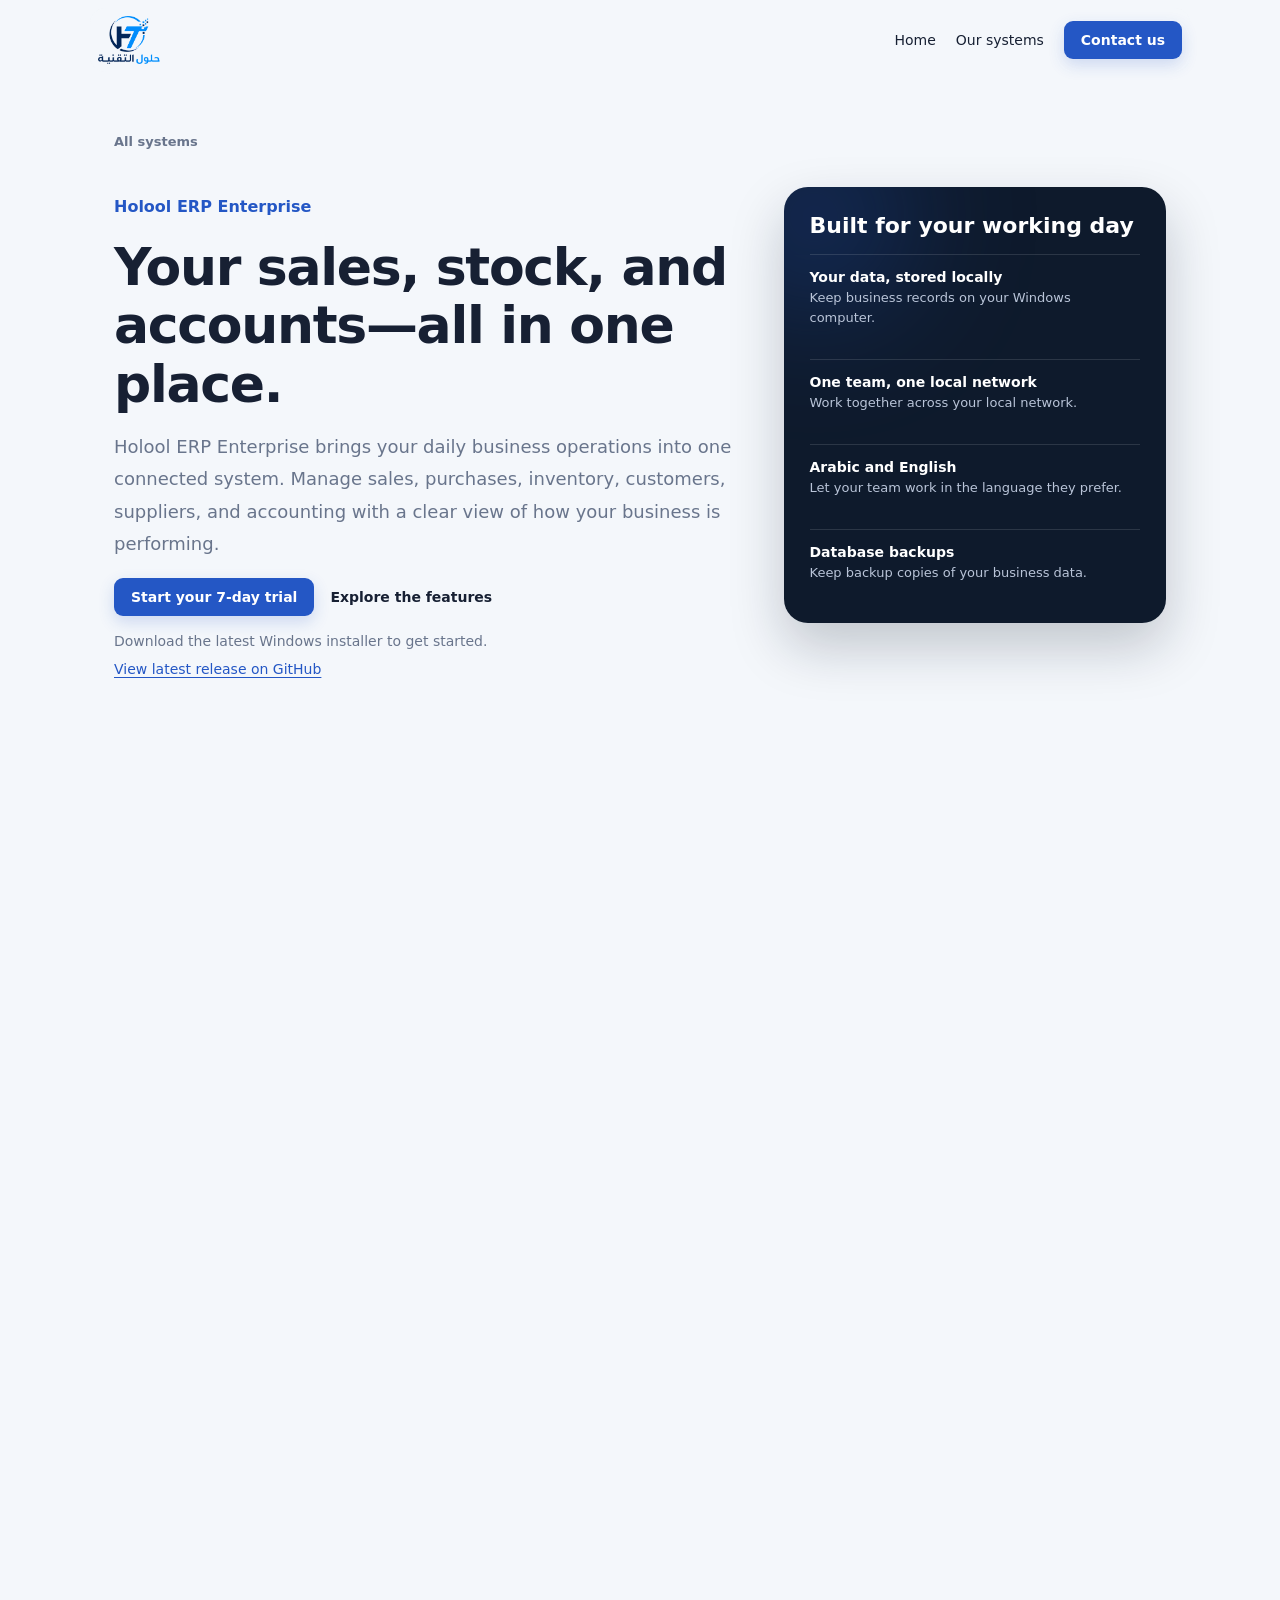
==== software/erp/index.html @ 9e9efbb4 "Add ERP landing page and latest POS and TMS release downloads" ====
<!DOCTYPE html>
<html lang="en" dir="ltr">
<head>
  <meta charset="UTF-8"><meta name="viewport" content="width=device-width,initial-scale=1,viewport-fit=cover"><meta name="theme-color" content="#f4f7fb">
  <title>Holool ERP Enterprise — Sales, Stock &amp; Accounting | Holool Software</title>
  <meta name="description" content="Manage sales, purchases, inventory, customers, suppliers and accounting with Holool ERP Enterprise for Windows. Arabic and English, multi-currency and local network support. Start your 7-day trial.">
  <link rel="canonical" href="https://holoolsoftware.com/software/erp/">
  <link rel="icon" type="image/png" href="../../icon-web.png"><link rel="stylesheet" href="../../style.css"><link rel="stylesheet" href="erp.css">
</head>
<body class="standalone-product erp-page">
  <header id="siteHeader"><a class="brand" href="../../" aria-label="Holool Software home"><img src="../../logo-web.png" width="205" height="160" alt="Holool Software" fetchpriority="high"></a><nav id="siteNav"><a href="../../">Home</a><a href="../../#services">Our systems</a><a class="btn" href="https://wa.me/249124376591">Contact us</a></nav><button id="navToggle" aria-label="Toggle navigation" aria-expanded="false" aria-controls="siteNav"><span></span><span></span><span></span></button></header>
  <main><div class="page product-page active">
    <section class="product-hero" aria-labelledby="erpTitle">
      <div class="product-copy">
        <a class="product-back" href="../../#services">All systems</a>
        <p class="erp-name">Holool ERP Enterprise</p>
        <h1 id="erpTitle">Your sales, stock, and accounts—all in one place.</h1>
        <p>Holool ERP Enterprise brings your daily business operations into one connected system. Manage sales, purchases, inventory, customers, suppliers, and accounting with a clear view of how your business is performing.</p>
        <div class="hero-actions"><a class="btn" id="downloadErp" href="https://github.com/MohamedFadlala/erp-releases/releases/latest" aria-describedby="downloadStatus">Start your 7-day trial</a><a class="btn-ghost" href="#features">Explore the features</a></div>
        <p id="downloadStatus" role="status" aria-live="polite">Download the latest Windows installer to get started.</p>
        <a class="erp-release-link" href="https://github.com/MohamedFadlala/erp-releases/releases/latest" target="_blank" rel="noopener">View latest release on GitHub</a>
        <noscript><p>The trial link opens the latest GitHub release. Choose the .exe installer under Assets.</p></noscript>
      </div>
      <aside class="continuity-card" aria-label="Built for your working day"><strong>Built for your working day</strong><div><b>Your data, stored locally</b><span>Keep business records on your Windows computer.</span></div><div><b>One team, one local network</b><span>Work together across your local network.</span></div><div><b>Arabic and English</b><span>Let your team work in the language they prefer.</span></div><div><b>Database backups</b><span>Keep backup copies of your business data.</span></div></aside>
    </section>
    <section class="product-details" id="features" aria-labelledby="featuresTitle"><div class="section-head"><h2 id="featuresTitle">A clearer view of your business.</h2><p>Keep stock records up to date, track payments and outstanding balances, and review financial reports without gathering information from separate spreadsheets.</p></div><div class="detail-grid">
      <article><h3>Sales and purchases</h3><p>Manage daily selling and purchasing in the same connected system.</p></article>
      <article><h3>Inventory</h3><p>Keep stock records up to date and see how goods move through your business.</p></article>
      <article><h3>Customers and suppliers</h3><p>Track payments and outstanding balances alongside your customer and supplier records.</p></article>
      <article><h3>Accounting and reports</h3><p>Review financial reports with a clear view of how your business is performing.</p></article>
      <article><h3>Multiple currencies</h3><p>Handle transactions across currencies with built-in multi-currency support.</p></article>
      <article><h3>Receipts and barcodes</h3><p>Support everyday counter operations with receipt and barcode printing.</p></article>
    </div></section>
    <section class="erp-local" aria-labelledby="localTitle"><h2 id="localTitle">Practical tools. Ready for Windows.</h2><p>Built for Windows, Holool supports local data storage, shared work over your local network, receipt and barcode printing, and database backups—giving you practical tools for everyday business management.</p></section>
    <section class="product-outcome"><span>Holool ERP Enterprise</span><h2>Start your 7-day trial.</h2><a class="btn" href="#downloadErp">Download for Windows</a></section>
  </div></main>
  <footer><div class="product-footer"><strong>Need help getting started?</strong><a class="btn" href="https://wa.me/249124376591?text=Tell%20me%20about%20Holool%20ERP%20Enterprise" target="_blank" rel="noopener">Talk to our team</a></div><p class="copyright">© 2026 Holool Software</p></footer>
  <script src="erp.js" defer></script>
</body></html>
---- style.css ----
:root{ --text:#172033;--muted:#69758c;--bg:#f4f7fb;--surface:#fff;--border:#dfe5ef; --primary:#2457c5;--hover:#173f9d;--dark:#0e1a2c; --accent:#3184c7;--accent-soft:#e4f6f3;--primary-soft:#e8eefc; --shadow:0 10px 30px #17203310; --ease:cubic-bezier(.22,1,.36,1); --header-h:64px;}
*{box-sizing:border-box}
html{scroll-behavior:smooth;overflow-x:hidden;max-width:100%}
body{margin:0;background:var(--bg);color:var(--text);font:14px system-ui,"Segoe UI",Tahoma,Arial,sans-serif;direction:rtl;text-align:right;overflow-x:hidden;max-width:100%;padding-bottom:env(safe-area-inset-bottom)}
h1,h2,h3{font-family:system-ui,"Segoe UI",Tahoma,Arial,sans-serif;letter-spacing:normal}
img{max-width:100%}
a,button{-webkit-tap-highlight-color:transparent}
a:focus-visible,button:focus-visible{outline:3px solid #3184c780;outline-offset:3px}
header,main,footer{max-width:1100px;margin:auto;padding:8px}
main{padding-top:calc(var(--header-h) + 16px)}
header{ display:flex;align-items:center;justify-content:space-between; position:fixed;top:0;left:0;right:0;margin:8px auto;z-index:50;background:rgba(244,247,251,.85);backdrop-filter:blur(10px); transition:box-shadow .3s var(--ease),background .3s var(--ease); border-radius:16px;}
header.scrolled{background:rgba(255,255,255,.9);box-shadow:0 8px 24px #17203314}
.brand{display:flex;align-items:center;gap:10px;font-size:18px;font-weight:800;color:var(--text);text-decoration:none;font-family:system-ui,"Segoe UI",Tahoma,Arial,sans-serif}
.brand img{display:block;width:auto;height:48px;object-fit:contain}
nav{display:flex;align-items:center;gap:20px}
nav a{color:var(--text);text-decoration:none;position:relative;padding:4px 0}
nav a:not(.btn)::after{content:"";position:absolute;right:0;bottom:-2px;width:0;height:2px;background:var(--primary);transition:width .25s var(--ease)}
nav a:not(.btn):hover::after{width:100%}
.btn{display:inline-block;padding:11px 17px;border-radius:9px;background:var(--primary);color:#fff;text-decoration:none;font-weight:700;transition:.2s var(--ease);box-shadow:0 6px 16px #2457c530}
.btn:hover{background:var(--hover);transform:translateY(-2px)}
.btn-ghost{display:inline-flex;align-items:center;gap:6px;padding:11px 6px;color:var(--text);text-decoration:none;font-weight:700}
.btn-ghost span{transition:transform .25s var(--ease)}
.btn-ghost:hover span{transform:translateX(4px)}
#navToggle{display:none;flex-direction:column;justify-content:center;gap:4px;width:34px;height:34px;background:none;border:none;cursor:pointer}
#navToggle span{display:block;width:22px;height:2px;background:var(--text);transition:transform .25s var(--ease),opacity .25s var(--ease)}
#navToggle.open span:nth-child(1){transform:translateY(6px) rotate(45deg)}
#navToggle.open span:nth-child(2){opacity:0}
#navToggle.open span:nth-child(3){transform:translateY(-6px) rotate(-45deg)}
.page{display:none}
.page.active{display:block}
.eyebrow{display:inline-flex;align-items:center;gap:8px;color:var(--primary);font-weight:700}
.eyebrow.center{display:flex;justify-content:center;width:100%}
.node-glyph{display:inline-block;width:34px;height:10px;position:relative}
.node-glyph::before{content:"";position:absolute;top:4px;left:0;right:0;height:2px;background:var(--accent)}
.node-glyph::after{content:"";position:absolute;top:1px;right:0;width:8px;height:8px;border-radius:50%;background:var(--accent);box-shadow:-13px 0 0 var(--primary),-26px 0 0 var(--accent)}
.hero{ position:relative;min-height:60vh;display:grid;grid-template-columns:1.05fr 1fr; gap:36px;align-items:center;padding:16px 4px 8px;overflow:visible;}
.hero-glow{ position:absolute;top:-70px;left:-40px;width:420px;height:420px;z-index:0;pointer-events:none; background:radial-gradient(circle,var(--primary-soft) 0%,transparent 70%); animation:pulse-glow 7s ease-in-out infinite;}
@keyframes pulse-glow{0%,100%{opacity:.55;transform:scale(1)}50%{opacity:.9;transform:scale(1.08)}}
.hero-copy{position:relative;z-index:1;animation:fadeUp .8s var(--ease) both}
.hero h1{font-size:50px;line-height:1.05;margin:10px 0}
.hero-highlight{background:linear-gradient(90deg,var(--primary),var(--accent));-webkit-background-clip:text;background-clip:text;color:transparent}
.hero-trust{margin-top:14px;font-size:12.5px;color:var(--muted)}
.hero-visual{ position:relative;z-index:1;display:flex;justify-content:center; animation:fadeUp .8s var(--ease) .15s both, float 6s ease-in-out 1s infinite;}
.hero-illustration{width:100%;max-width:440px;height:auto;overflow:visible}
.hero-connect{fill:none;stroke:var(--border);stroke-width:2;stroke-dasharray:6 7;animation:dash-flow 3.4s linear infinite}
@keyframes dash-flow{to{stroke-dashoffset:-26}}
.hero-hub-shadow{filter:drop-shadow(0 16px 30px #17203324)}
.services-intro{min-height:56vh;display:grid;grid-template-columns:1.4fr 1fr;gap:32px;align-items:center;perspective:1000px;padding-top:4px}
.services-intro h1{font-size:48px;line-height:1.06;margin:8px 0}
.hero p,.services-intro p,article p,.card p{color:var(--muted);line-height:1.65}
.hero-actions{display:flex;align-items:center;gap:10px;flex-wrap:wrap;margin-top:6px}
.card,article{background:var(--surface);border:1px solid var(--border);border-radius:14px;padding:22px;box-shadow:var(--shadow)}
.card li{margin:10px 0}
.hero-card{ animation:fadeUp .8s var(--ease) .15s both, float 6s ease-in-out 1s infinite; transform-style:preserve-3d;transition:transform .2s var(--ease);}
@keyframes fadeUp{from{opacity:0;transform:translateY(18px)}to{opacity:1;transform:translateY(0)}}
@keyframes float{0%,100%{transform:translateY(0)}50%{transform:translateY(-8px)}}
.reveal{opacity:0;transform:translateY(20px);transition:opacity .6s var(--ease),transform .6s var(--ease)}
.reveal.in-view{opacity:1;transform:translateY(0)}
.about{display:grid;grid-template-columns:1.3fr 1fr;gap:24px;align-items:center;padding:16px 16px 20px}
.about h3{font-size:26px;margin:8px 0}
.about p{color:var(--muted);line-height:1.6}
.about-stats{display:grid;grid-template-columns:repeat(3,1fr);gap:12px}
.about-stats div{background:var(--accent-soft);border-radius:12px;padding:16px 10px;text-align:center}
.about-stats strong{display:block;font-family:system-ui,"Segoe UI",Tahoma,Arial,sans-serif;font-size:22px;color:var(--dark)}
.about-stats span{font-size:12px;color:var(--muted)}
.services{display:grid;grid-template-columns:repeat(3,1fr);gap:16px;padding:8px 16px 18px}
.services article{transition:transform .25s var(--ease),box-shadow .25s var(--ease);border-top:3px solid transparent}
.services article:hover{transform:translateY(-6px);box-shadow:0 16px 34px #17203318;border-top-color:var(--accent)}
.section-head{max-width:560px;margin-bottom:12px}
.section-head h2{font-size:30px;margin:8px 0 6px}
.section-head p{color:var(--muted)}
.projects{padding:18px 16px 24px}
.project-grid{display:grid;grid-template-columns:repeat(3,1fr);grid-auto-rows:1fr;gap:16px}
.project-card{ position:relative;background:var(--surface);border:1px solid var(--border);border-radius:16px; padding:24px;box-shadow:var(--shadow);overflow:hidden; transition:transform .3s var(--ease),box-shadow .3s var(--ease);}
.project-card::before{content:"";position:absolute;right:0;top:0;bottom:0;width:4px;background:var(--accent);transform:scaleY(0);transform-origin:bottom;transition:transform .3s var(--ease)}
.project-card:hover{transform:translateY(-6px);box-shadow:0 20px 40px #17203320}
.project-card:hover::before{transform:scaleY(1)}
.project-feature{grid-column:span 2}
.tag{display:inline-block;font-size:12px;font-weight:700;color:var(--primary);background:var(--primary-soft);padding:4px 10px;border-radius:999px;margin-bottom:10px}
.project-card h3{font-size:19px;margin:0 0 6px}
.project-card p{color:var(--muted);line-height:1.55;margin:0 0 14px}
.metric{display:flex;align-items:baseline;gap:10px;border-top:1px solid var(--border);padding-top:12px}
.metric-num{font-family:system-ui,"Segoe UI",Tahoma,Arial,sans-serif;font-size:28px;font-weight:700;color:var(--accent)}
.metric-label{color:var(--muted);font-size:13px}
.gallery-head{display:flex;align-items:center;justify-content:space-between;margin:16px 0 10px}
.gallery-head h3{font-size:20px;margin:0}
.gallery-controls{display:flex;gap:8px}
.gallery-nav{ width:36px;height:36px;border-radius:50%;border:1px solid var(--border);background:var(--surface); color:var(--text);cursor:pointer;font-size:16px;transition:.2s var(--ease);}
.gallery-nav:hover{background:var(--primary);color:#fff;border-color:var(--primary);transform:translateY(-2px)}
.gallery-wrap{position:relative}
.gallery{ display:flex;gap:16px;overflow-x:auto;scroll-snap-type:x proximity;padding:4px 4px 14px; scrollbar-width:none;cursor:grab;}
.gallery.dragging{cursor:grabbing;scroll-snap-type:none}
.gallery::-webkit-scrollbar{display:none}
.gallery-card{ flex:0 0 auto;width:270px;scroll-snap-align:start;border-radius:20px;overflow:hidden; background:var(--surface);border:1px solid var(--border);box-shadow:var(--shadow); transition:transform .35s var(--ease),box-shadow .35s var(--ease);}
.gallery-card:hover{transform:translateY(-8px) scale(1.015);box-shadow:0 22px 44px #17203324}
.gallery-media{ position:relative;height:150px;display:flex;align-items:center;justify-content:center;overflow:hidden;}
.gallery-icon{width:52px;height:52px;color:#fff;opacity:.92;transition:transform .4s var(--ease)}
.gallery-card:hover .gallery-icon{transform:scale(1.12) rotate(-4deg)}
.gallery-chip{ position:absolute;right:14px;bottom:14px;background:rgba(255,255,255,.18);backdrop-filter:blur(4px); color:#fff;font-size:11px;font-weight:700;letter-spacing:.04em;text-transform:uppercase; padding:5px 10px;border-radius:999px;border:1px solid rgba(255,255,255,.35);}
.visual-retail{background:linear-gradient(135deg,var(--primary),#0e1a2c)}
.visual-logistics{background:linear-gradient(135deg,var(--accent),#0b5f52)}
.visual-manufacturing{background:linear-gradient(135deg,#0e1a2c,var(--primary))}
.visual-health{background:linear-gradient(135deg,#3a6fd8,var(--accent))}
.visual-finance{background:linear-gradient(135deg,#0b5f52,#0e1a2c)}
.gallery-info{padding:16px 16px 18px}
.gallery-info h4{margin:0 0 6px;font-size:16px;font-family:system-ui,"Segoe UI",Tahoma,Arial,sans-serif}
.gallery-info p{margin:0;color:var(--muted);font-size:13px;line-height:1.55}
.gallery-dots{display:flex;justify-content:center;gap:8px;margin-top:2px}
.gallery-dots button{ width:8px;height:8px;padding:0;border-radius:50%;border:none;background:var(--border);cursor:pointer;transition:.25s var(--ease);}
.gallery-dots button.active{background:var(--primary);width:22px;border-radius:5px}
.marquee-section{padding:16px 16px 20px;text-align:center;max-width:1100px;margin:auto}
.marquee-section h3{font-size:24px;margin:6px 0 22px}
.marquee{ overflow:hidden; -webkit-mask-image:linear-gradient(to right,transparent,#000 8%,#000 92%,transparent); mask-image:linear-gradient(to right,transparent,#000 8%,#000 92%,transparent);}
.marquee-track{display:flex;width:max-content;gap:14px;animation:marquee-rtl 28s linear infinite}
.marquee:hover .marquee-track{animation-play-state:paused}
.logo-item{ flex:0 0 auto;display:flex;flex-direction:column;align-items:center;justify-content:center;gap:8px; padding:14px 26px;background:var(--surface);border:1px solid var(--border);border-radius:14px; transition:transform .3s var(--ease),border-color .3s var(--ease); white-space:nowrap;}
.logo-item:hover{transform:translateY(-3px);border-color:var(--accent)}
.logo-mark{ width:44px;height:44px;border-radius:10px;display:flex;align-items:center;justify-content:center; color:#fff;font-family:system-ui,"Segoe UI",Tahoma,Arial,sans-serif;font-weight:700;font-size:13px;}
.logo-name{font-family:system-ui,"Segoe UI",Tahoma,Arial,sans-serif;font-weight:700;letter-spacing:.02em;color:var(--text);font-size:13px}
@keyframes marquee-rtl{from{transform:translateX(0)}to{transform:translateX(-50%)}}
footer{max-width:none;background:var(--dark);color:#c7d0e0;padding:0;margin-top:6px}
.contact-inner{ max-width:1100px;margin:auto;padding:22px 16px 16px; display:grid;grid-template-columns:1.2fr 1fr auto;gap:24px;align-items:center;}
.contact-brand .eyebrow{color:var(--accent)}
.contact-brand h3{color:#fff;font-size:24px;margin:8px 0 6px}
.contact-brand p{color:#94a1bd;line-height:1.55;margin:0}
.contact-details{display:flex;flex-direction:column;gap:10px}
.contact-line{ display:flex;align-items:center;gap:10px;color:#fff;text-decoration:none;font-weight:600; position:relative;padding:6px 4px;border-radius:8px;transition:color .2s var(--ease); -webkit-user-select:none;user-select:none;width:fit-content;}
.contact-line:hover{color:var(--accent)}
.contact-icon{width:20px;height:20px;flex:0 0 auto}
.copy-hint{font-size:11px;color:#6e7a97}
.copy-toast{ position:absolute;right:0;top:-26px;background:var(--accent);color:#04241f;font-size:11px;font-weight:700; padding:3px 9px;border-radius:999px;opacity:0;transform:translateY(4px);transition:opacity .2s var(--ease),transform .2s var(--ease); pointer-events:none;}
.copy-toast.show{opacity:1;transform:translateY(0)}
.contact-socials{display:flex;gap:10px;align-self:center}
.social-btn{ width:42px;height:42px;border-radius:50%;display:flex;align-items:center;justify-content:center; background:rgba(255,255,255,.08);color:#fff;transition:.25s var(--ease);}
.social-btn svg{width:19px;height:19px}
.social-btn:hover{background:var(--accent);color:#04241f;transform:translateY(-3px)}
.copyright{max-width:1100px;margin:auto;padding:10px 16px;border-top:1px solid rgba(255,255,255,.08);color:#6e7a97;text-align:center;font-size:13px}
section,footer{scroll-margin-top:calc(var(--header-h) + 12px)}
.gallery-media{position:relative;overflow:hidden;}
.gallery-media img.gallery-img{width:100%;height:100%;object-fit:cover;display:block;cursor:zoom-in;transition:transform .3s ease;}
.gallery-media img.gallery-img:hover{transform:scale(1.04);}
.logo-mark-img{width:46px;height:46px;object-fit:contain;border-radius:8px;flex:none;}
.lightbox-overlay{  position:fixed;inset:0;background:rgba(10,10,15,.85);  display:flex;align-items:center;justify-content:center;  z-index:9999;padding:24px;opacity:0;pointer-events:none;  transition:opacity .2s ease;}
.lightbox-overlay.open{opacity:1;pointer-events:auto;}
.lightbox-overlay img{  max-width:min(90vw,900px);max-height:85vh;border-radius:12px;  box-shadow:0 20px 60px rgba(0,0,0,.5);  transform:scale(.96);transition:transform .2s ease;}
.lightbox-overlay.open img{transform:scale(1);}
.lightbox-caption{  position:absolute;bottom:24px;left:0;right:0;text-align:center;  color:#fff;font-size:14px;opacity:.85;}
.lightbox-close{  position:absolute;top:18px;right:18px;width:40px;height:40px;  border-radius:50%;border:none;background:rgba(255,255,255,.12);  color:#fff;font-size:20px;cursor:pointer;line-height:1;}
.lightbox-close:hover{background:rgba(255,255,255,.22);}
@media(prefers-reduced-motion:reduce){ *{animation-duration:.001ms !important;animation-iteration-count:1 !important;transition-duration:.001ms !important}}
@media(max-width:900px){ .project-feature{grid-column:span 1} .project-grid{grid-template-columns:1fr 1fr} .about{grid-template-columns:1fr}}
@media(max-width:760px){ header{flex-wrap:wrap} .brand img{height:44px} #navToggle{display:flex} nav{ position:absolute;top:100%;left:0;right:0;background:var(--surface); flex-direction:column;align-items:stretch;gap:0; max-height:0;overflow:hidden;border-radius:0 0 14px 14px;box-shadow:0 12px 24px #17203318; transition:max-height .3s var(--ease);} nav a{padding:14px 22px;border-bottom:1px solid var(--border)} nav a.btn{margin:14px 22px;text-align:center;border-bottom:none} nav.open{max-height:400px} .hero,.services,.services-intro{grid-template-columns:1fr} .hero,.services-intro{padding-top:20px;min-height:auto} .hero h1,.services-intro h1{font-size:34px} .project-grid{grid-template-columns:1fr} .about-stats{grid-template-columns:repeat(3,1fr)} .gallery-card{width:230px} .contact-inner{grid-template-columns:1fr;text-align:center} .contact-details{align-items:center} .contact-socials{justify-content:center} .hero-glow{width:260px;height:260px;top:-40px;left:-20px}}
.software-section,.tech-services,.hardware-section,.packages-section,.payments-section{padding:18px 16px 24px}
.featured-cta{justify-content:center;margin-top:22px}
.software-grid.teaser-scroll,.hardware-grid.teaser-scroll{
  display:flex;grid-template-columns:none;overflow-x:auto;overflow-y:hidden;
  scroll-snap-type:x proximity;-webkit-overflow-scrolling:touch;
  padding:4px 4px 14px;margin:14px -4px 0;scrollbar-width:none;-ms-overflow-style:none;cursor:grab;
}
.software-grid.teaser-scroll::-webkit-scrollbar,.hardware-grid.teaser-scroll::-webkit-scrollbar{display:none}
.software-grid.teaser-scroll.dragging,.hardware-grid.teaser-scroll.dragging{cursor:grabbing;scroll-snap-type:none}
.software-grid.teaser-scroll .software-card{flex:0 0 auto;width:270px;scroll-snap-align:start}
.hardware-grid.teaser-scroll .hardware-card{flex:0 0 auto;width:150px;scroll-snap-align:start}
@media(max-width:760px){ .software-grid.teaser-scroll .software-card{width:240px} .hardware-grid.teaser-scroll .hardware-card{width:130px} }
.scroll-end-arrow{
  flex:0 0 auto;align-self:center;scroll-snap-align:start;
  display:flex;flex-direction:column;align-items:center;justify-content:center;
  gap:8px;width:84px;margin-inline-start:6px;text-decoration:none;
}
.scroll-end-circle{
  display:flex;align-items:center;justify-content:center;
  width:56px;height:56px;border-radius:50%;flex-shrink:0;
  background:var(--primary);color:#fff;font-size:19px;
  box-shadow:0 10px 24px #2457c540;transition:transform .25s var(--ease),background .25s var(--ease);
}
.scroll-end-arrow:hover .scroll-end-circle{background:var(--hover);transform:scale(1.08)}
.scroll-end-label{font-size:12px;font-weight:700;color:var(--muted);text-align:center;white-space:nowrap}
.scroll-end-arrow:hover .scroll-end-label{color:var(--primary)}
.software-grid{display:grid;grid-template-columns:repeat(3,1fr);gap:16px;margin-top:14px}
.software-card{background:var(--surface);border:1px solid var(--border);border-radius:16px;padding:22px;box-shadow:var(--shadow);display:flex;flex-direction:column;gap:10px;transition:transform .3s var(--ease),box-shadow .3s var(--ease)}
.software-card:hover{transform:translateY(-6px);box-shadow:0 20px 40px #17203320}
.software-icon{width:52px;height:52px}
.software-icon svg{width:100%;height:100%}
.software-card h3{font-size:18px;margin:2px 0 0}
.software-card p{color:var(--muted);line-height:1.6;font-size:13.5px;margin:0;flex:1}
.product-link{display:flex;align-items:center;justify-content:space-between;border-top:1px solid var(--border);padding-top:13px;color:var(--primary);font-size:13px;font-weight:800;text-decoration:none}
.product-link span{transition:transform .2s var(--ease)}
.product-link:hover span{transform:translateX(-4px)}
.product-page{padding:0 16px 40px}
.product-hero{min-height:70vh;display:grid;grid-template-columns:1.25fr .75fr;gap:32px;align-items:center;padding:52px 0 32px}
.product-copy{max-width:680px}
.product-copy h1{font-size:clamp(38px,5vw,64px);line-height:1.12;letter-spacing:-.035em;margin:14px 0}
.product-copy>p{font-size:18px;line-height:1.8;color:var(--muted);max-width:650px}
.product-back{display:inline-flex;color:var(--muted);text-decoration:none;font-weight:700;font-size:13px;margin-bottom:28px}
.product-back:hover{color:var(--primary)}
.continuity-card{background:var(--dark);color:#fff;border-radius:24px;padding:26px;box-shadow:0 24px 54px #0e1a2c38;display:flex;flex-direction:column;gap:16px;position:relative;overflow:hidden}
.continuity-card::before{content:"";position:absolute;width:180px;height:180px;border-radius:50%;background:var(--primary);filter:blur(70px);opacity:.35;left:-60px;top:-60px}
.continuity-card>strong{font-size:22px;position:relative}
.continuity-card>div{display:grid;gap:3px;padding:14px 0;border-top:1px solid #ffffff1f;position:relative}
.continuity-card b{font-size:14px;color:#fff}.continuity-card span{font-size:13px;line-height:1.6;color:#b9c4d8}.continuity-card small{color:#8794ad;line-height:1.6;position:relative}
.live-dot{width:10px;height:10px!important;border-radius:50%;background:#38d39f!important;box-shadow:0 0 0 7px #38d39f20;position:relative}
.product-features{padding:36px 0}
.feature-list{display:grid;grid-template-columns:repeat(3,1fr);gap:16px}
.feature-list article{min-height:150px;display:flex;flex-direction:column;justify-content:space-between}
.feature-list article>span{font-family:system-ui,"Segoe UI",Tahoma,Arial,sans-serif;font-size:12px;color:var(--accent);font-weight:800}
.feature-list h3{font-size:18px;line-height:1.55;margin:28px 0 0}
.product-details{padding:36px 0}
.detail-grid{display:grid;grid-template-columns:repeat(2,1fr);gap:16px}
.detail-grid article{box-shadow:none;border-right:4px solid var(--accent);padding:22px 24px}
.detail-grid h3{font-size:18px;margin:0 0 8px}.detail-grid p{font-size:13.5px;margin:0;color:var(--muted);line-height:1.75}
.product-outcome{margin:28px 0 12px;padding:42px;border-radius:24px;background:linear-gradient(135deg,var(--primary),var(--dark));color:#fff;display:grid;grid-template-columns:auto 1fr auto;gap:24px;align-items:center}
.product-outcome>span{font-size:12px;font-weight:800;color:#a9f0de}.product-outcome h2{font-size:26px;line-height:1.5;margin:0}.product-outcome .btn{background:#fff;color:var(--dark);white-space:nowrap}
.badge-soon{display:inline-block;font-size:11px;font-weight:700;color:var(--dark);background:var(--accent-soft);padding:4px 10px;border-radius:999px;width:fit-content}
.status-row{display:flex;align-items:center;gap:8px;flex-wrap:wrap}
.status-row .tag,.status-row .badge-soon{margin-bottom:0}
.status-ready{display:inline-block;font-size:11px;font-weight:700;color:#16825d;background:#e3f6ee;padding:4px 10px;border-radius:999px;width:fit-content}
.price-row{display:flex;align-items:baseline;gap:8px;border-top:1px solid var(--border);padding-top:12px;margin-top:auto}
.price-tag{font-family:system-ui,"Segoe UI",Tahoma,Arial,sans-serif;font-size:22px;font-weight:800;color:var(--primary)}
.price-note{color:var(--muted);font-size:12px}
.btn-outline{display:inline-block;text-align:center;padding:9px 14px;border-radius:9px;border:1.5px solid var(--primary);color:var(--primary);text-decoration:none;font-weight:700;font-size:13px;transition:.2s var(--ease)}
.btn-outline:hover{background:var(--primary);color:#fff}
.software-card.coming-soon{opacity:.9}
.tech-grid{display:grid;grid-template-columns:repeat(2,1fr);gap:16px;margin-top:14px}
.tech-card{background:var(--surface);border:1px solid var(--border);border-radius:16px;padding:22px;box-shadow:var(--shadow);display:flex;gap:14px;align-items:flex-start;transition:transform .3s var(--ease),box-shadow .3s var(--ease)}
.tech-card:hover{transform:translateY(-6px);box-shadow:0 20px 40px #17203320}
.tech-icon{width:48px;height:48px;flex:0 0 auto}
.tech-icon svg{width:100%;height:100%}
.tech-card h3{font-size:17px;margin:0 0 6px}
.tech-card p{color:var(--muted);line-height:1.6;font-size:13.5px;margin:0 0 12px}
.tech-card .price-row{border-top:none;padding-top:0;margin-top:0;margin-bottom:12px}
.hardware-grid{display:grid;grid-template-columns:repeat(5,1fr);gap:14px;margin-top:14px}
.hardware-card{background:var(--surface);border:1px solid var(--border);border-radius:14px;padding:16px;text-align:center;box-shadow:var(--shadow);transition:transform .25s var(--ease),box-shadow .25s var(--ease)}
.hardware-card:hover{transform:translateY(-4px);box-shadow:0 16px 32px #17203320}
.hardware-icon{width:44px;height:44px;margin:0 auto 10px}
.hardware-icon svg{width:100%;height:100%}
.hardware-media{width:100%;height:90px;margin:0 auto 10px;border-radius:10px;overflow:hidden;background:var(--bg);display:flex;align-items:center;justify-content:center}
.hardware-media img{width:100%;height:100%;object-fit:contain;padding:6px}
.hardware-card h4{font-size:13.5px;margin:0 0 6px;font-family:system-ui,"Segoe UI",Tahoma,Arial,sans-serif;font-weight:600}
.hardware-price{display:block;font-family:system-ui,"Segoe UI",Tahoma,Arial,sans-serif;font-weight:800;color:var(--accent);font-size:16px}
.payment-grid{display:grid;grid-template-columns:repeat(6,1fr);gap:14px;margin-top:14px}
.payment-card{background:var(--surface);border:1px solid var(--border);border-radius:14px;padding:16px 10px;text-align:center;box-shadow:var(--shadow);display:flex;flex-direction:column;align-items:center;gap:8px;transition:transform .25s var(--ease),box-shadow .25s var(--ease)}
.payment-card:hover{transform:translateY(-4px);box-shadow:0 16px 32px #17203320}
.payment-icon{width:56px;height:40px}
.payment-icon svg{width:100%;height:100%}
.payment-icon.payment-logo img{width:100%;height:100%;object-fit:contain;border-radius:6px}
.payment-card span{font-size:12.5px;font-weight:600;color:var(--text);font-family:system-ui,"Segoe UI",Tahoma,Arial,sans-serif}
.package-grid{display:grid;grid-template-columns:repeat(4,1fr);gap:16px;margin-top:14px;align-items:stretch}
.package-card{position:relative;background:var(--surface);border:1px solid var(--border);border-radius:16px;padding:24px;box-shadow:var(--shadow);display:flex;flex-direction:column;gap:12px;transition:transform .3s var(--ease),box-shadow .3s var(--ease)}
.package-card:hover{transform:translateY(-6px);box-shadow:0 20px 40px #17203320}
.package-card.featured{border-color:var(--primary);box-shadow:0 16px 40px #2457c530}
.popular-badge{position:absolute;top:-12px;right:24px;background:var(--primary);color:#fff;font-size:11px;font-weight:700;padding:5px 12px;border-radius:999px}
.package-card h3{font-size:17px;margin:6px 0 0}
.package-price{display:flex;align-items:baseline;gap:8px}
.package-price .amount{font-family:system-ui,"Segoe UI",Tahoma,Arial,sans-serif;font-size:26px;font-weight:800;color:var(--dark)}
.package-price .period{color:var(--muted);font-size:12px}
.package-features{list-style:none;margin:0;padding:0;display:flex;flex-direction:column;gap:8px;flex:1}
.package-features li{position:relative;padding-right:22px;color:var(--muted);font-size:13.5px;line-height:1.5}
.package-features li::before{content:"";position:absolute;right:0;top:6px;width:12px;height:12px;border-radius:50%;background:var(--accent-soft);border:1.5px solid var(--accent)}
.package-card.custom-package{align-items:flex-start;justify-content:center;text-align:right;background:linear-gradient(135deg,var(--dark),#173f9d)}
.package-card.custom-package h3{color:#fff}
.package-card.custom-package p{color:#c7d0e0;font-size:13.5px;line-height:1.6;flex:1}
.package-card.custom-package .btn{background:#fff;color:var(--dark)}
.package-card.custom-package .btn:hover{background:var(--accent-soft);color:var(--dark)}
@media(max-width:900px){ .software-grid{grid-template-columns:repeat(2,1fr)} .hardware-grid{grid-template-columns:repeat(3,1fr)} .package-grid{grid-template-columns:repeat(2,1fr)} .payment-grid{grid-template-columns:repeat(3,1fr)} }
@media(max-width:900px){.product-hero{grid-template-columns:1fr;min-height:auto}.continuity-card{max-width:none}.product-outcome{grid-template-columns:1fr;justify-items:start}.feature-list{grid-template-columns:1fr 1fr}}
@media(max-width:760px){ .software-grid,.tech-grid,.hardware-grid,.package-grid{grid-template-columns:1fr} .tech-card{flex-direction:column;align-items:flex-start} .payment-grid{grid-template-columns:repeat(2,1fr)} .product-page{padding-inline:16px}.product-hero{padding-top:26px;gap:22px}.product-copy h1{font-size:36px}.product-copy>p{font-size:16px}.feature-list,.detail-grid{grid-template-columns:1fr}.product-outcome{padding:28px}.product-outcome h2{font-size:22px}}

/* Performance containment keeps below-the-fold sections out of the initial render. */
.featured-section,.hardware-section,.projects,.payments-section,.tech-services,.product-features,.product-details,.product-outcome{content-visibility:auto;contain-intrinsic-size:auto 520px}
.software-card,.tech-card,.hardware-card,.payment-card,.gallery-card,.feature-list article,.detail-grid article{contain:layout paint}
.gallery,.software-grid.teaser-scroll,.hardware-grid.teaser-scroll,.feature-list,.detail-grid{overscroll-behavior-inline:contain}
.product-footer{max-width:1100px;margin:auto;padding:28px 16px;display:flex;align-items:center;justify-content:space-between;gap:20px;font-size:20px;color:#fff}
.standalone-product main{min-height:70vh}
.save-data .hero-glow,.save-data .hero-visual{display:none}
.save-data *{animation:none!important;transition-duration:.001ms!important}

@media(hover:none){
  .software-card:hover,.tech-card:hover,.hardware-card:hover,.payment-card:hover,.gallery-card:hover,.services article:hover,.btn:hover{transform:none}
}

@media(min-width:761px) and (max-width:900px){
  .hero{grid-template-columns:1fr;min-height:0;padding:38px 24px}
  .hero-visual,.hero-glow{display:none}
  .hero-copy{max-width:690px}
  .hero h1{font-size:44px}
  .services-intro{grid-template-columns:1fr;padding:32px 24px}
  .services{grid-template-columns:repeat(3,minmax(0,1fr))}
}

@media(max-width:760px){
  :root{--shadow:0 4px 14px #1720330d}
  html{scroll-behavior:auto}
  body{font-size:15px}
  header{left:8px;right:8px;max-width:calc(100% - 16px);margin:6px auto;padding:6px 10px;background:rgba(244,247,251,.97);backdrop-filter:none;border-radius:14px}
  header.scrolled{background:#fff;box-shadow:0 3px 14px #17203312}
  .brand img{height:40px}
  #navToggle{width:44px;height:44px;align-items:center}
  nav{border:1px solid var(--border)}
  nav a{min-height:44px;display:flex;align-items:center}
  nav a.btn{justify-content:center}
  main{padding-top:calc(var(--header-h) + 8px)}
  .hero{display:block;min-height:0;padding:16px 4px 28px}
  .hero-glow,.hero-visual{display:none}
  .hero-copy,.hero-card{animation:none!important;transform:none!important}
  .hero h1,.services-intro h1{font-size:clamp(31px,9vw,36px);line-height:1.2;margin:10px 0}
  .hero p,.services-intro p{font-size:15px;line-height:1.75}
  .hero-trust{margin-top:12px!important;font-size:13px!important}
  .hero-actions{gap:8px;margin-top:12px}
  .hero-actions .btn,.hero-actions .btn-ghost{min-height:44px;display:inline-flex;align-items:center;justify-content:center}
  .about{padding:26px 8px 18px;gap:16px}
  .about h3{font-size:22px}
  .about-stats{gap:8px}
  .about-stats div{padding:13px 6px}
  .about-stats strong{font-size:19px}
  .services-intro{padding:28px 8px;gap:18px}
  .hero-card{padding:18px}
  .services{padding:8px;gap:10px}
  .services article{padding:18px}
  .section-head{margin-bottom:14px}
  .section-head h2{font-size:25px;line-height:1.35}
  .software-section,.tech-services,.hardware-section,.packages-section,.payments-section,.projects{padding:28px 8px}
  .software-card{padding:18px;gap:9px}
  .software-grid:not(.teaser-scroll){gap:12px}
  .software-grid.teaser-scroll .software-card{width:min(82vw,300px)}
  .hardware-grid:not(.teaser-scroll){grid-template-columns:repeat(2,minmax(0,1fr));gap:10px}
  .hardware-card{padding:11px}
  .hardware-media{height:82px}
  .hardware-card h4{font-size:12.5px;line-height:1.5}
  .gallery-card{width:min(82vw,300px);border-radius:16px}
  .gallery-media{height:160px}
  .gallery-dots{display:none}
  .gallery-controls{display:none}
  .marquee{overflow-x:auto;mask-image:none;-webkit-mask-image:none;scrollbar-width:none}
  .marquee::-webkit-scrollbar{display:none}
  .marquee-track{animation:none;gap:10px;padding-bottom:6px}
  .logo-item{padding:10px 18px}
  .reveal{opacity:1;transform:none;transition:none}
  .product-page{padding:0 12px 28px}
  .product-hero{padding:20px 0 24px;gap:18px}
  .product-back{display:block;margin-bottom:18px}
  .product-copy h1{font-size:clamp(32px,9.5vw,38px);line-height:1.18;margin:12px 0}
  .product-copy>p{font-size:15px;line-height:1.8}
  .continuity-card{padding:20px;border-radius:18px;gap:8px;box-shadow:0 12px 32px #0e1a2c24}
  .continuity-card::before{display:none}
  .continuity-card>strong{font-size:20px;margin-bottom:4px}
  .continuity-card>div{padding:10px 0}
  .continuity-card small{font-size:11px}
  .product-features,.product-details{padding:28px 0}
  .feature-list,.detail-grid{display:flex;grid-template-columns:none;gap:12px;overflow-x:auto;scroll-snap-type:x mandatory;margin-inline:-12px;padding:3px 12px 14px;scrollbar-width:none}
  .feature-list::-webkit-scrollbar,.detail-grid::-webkit-scrollbar{display:none}
  .feature-list article,.detail-grid article{flex:0 0 min(82vw,310px);scroll-snap-align:center;min-height:150px;padding:20px}
  .feature-list h3{margin-top:22px}
  .product-outcome{margin:18px 0 8px;padding:24px;gap:16px;border-radius:18px}
  .product-outcome h2{font-size:21px}
  .product-outcome .btn{min-height:44px}
  .product-footer{padding:24px 16px;flex-direction:column;text-align:center;font-size:18px}
  .contact-inner{padding:26px 16px 18px;gap:18px}
  .contact-line{max-width:100%;font-size:13px}
}

@media(max-width:380px){
  .hero h1,.services-intro h1,.product-copy h1{font-size:30px}
  .hero-actions{display:grid;grid-template-columns:1fr}
  .hero-actions .btn,.hero-actions .btn-ghost{width:100%}
  .about-stats{grid-template-columns:1fr}
  .hardware-grid:not(.teaser-scroll){grid-template-columns:1fr 1fr}
}
---- software/erp/erp.css ----
.erp-page{direction:ltr;text-align:left}
.erp-page .erp-name{color:var(--primary);font-size:16px;font-weight:700;margin:16px 0}
.erp-page .product-copy h1{font-size:clamp(32px,4.5vw,52px);line-height:1.12;letter-spacing:-.025em}
.erp-page .product-copy>p{max-width:65ch}
.erp-page #downloadStatus{font-size:14px;line-height:1.6;color:var(--muted);margin-bottom:8px}
.erp-release-link{color:var(--primary);font-size:14px;text-underline-offset:3px}
.erp-page .section-head p,.erp-local p{max-width:75ch;color:var(--muted);font-size:17px;line-height:1.8}
.erp-local{padding:32px 0}
.erp-page .btn[aria-busy="true"]{opacity:.7;cursor:wait}
.erp-page #features{scroll-margin-top:calc(var(--header-h) + 24px)}
.erp-page #downloadErp{scroll-margin-top:calc(var(--header-h) + 24px)}
@media(max-width:760px){.erp-page .hero-actions{align-items:flex-start}.erp-page .product-copy h1{font-size:36px}.erp-local{padding:24px 0}}
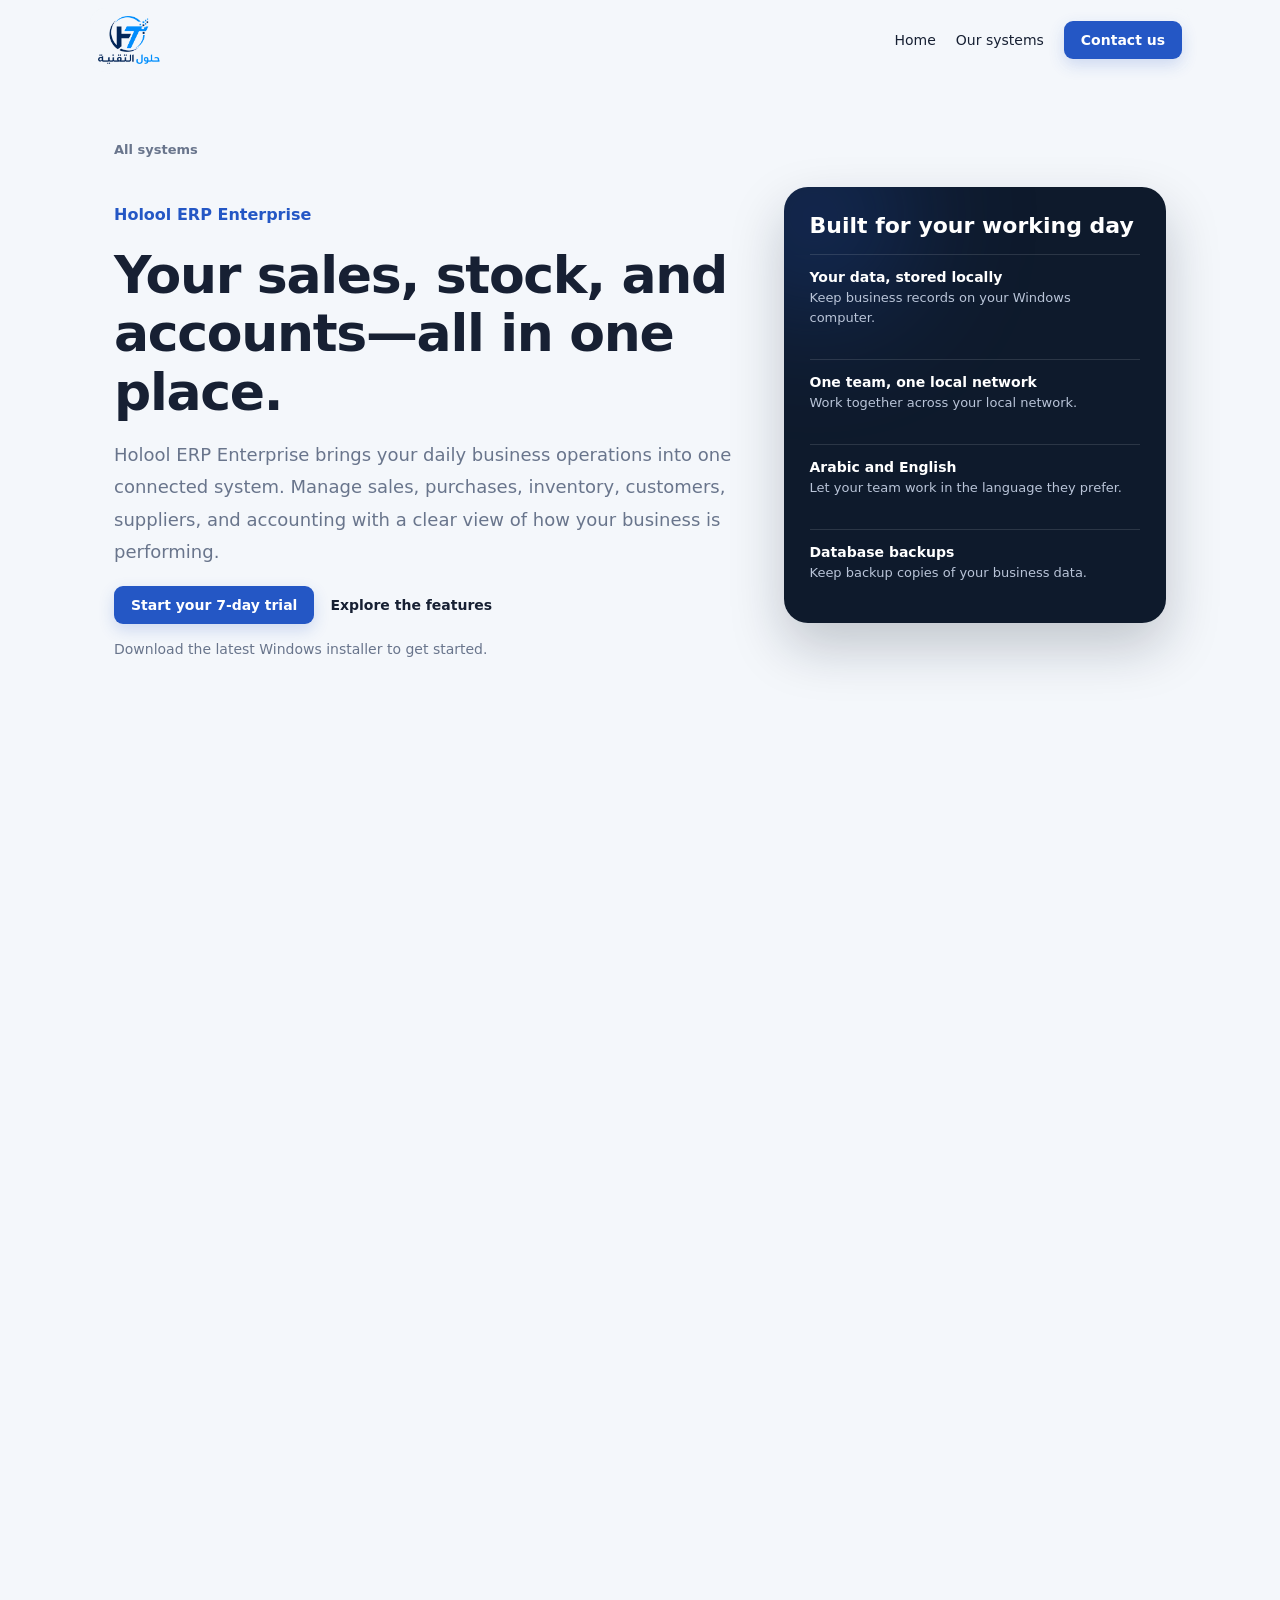
==== commit 45cab157: "Remove ERP release page link and keep direct installer download" ====
--- a/software/erp/index.html
+++ b/software/erp/index.html
@@ -16,10 +16,8 @@
         <p class="erp-name">Holool ERP Enterprise</p>
         <h1 id="erpTitle">Your sales, stock, and accounts—all in one place.</h1>
         <p>Holool ERP Enterprise brings your daily business operations into one connected system. Manage sales, purchases, inventory, customers, suppliers, and accounting with a clear view of how your business is performing.</p>
-        <div class="hero-actions"><a class="btn" id="downloadErp" href="https://github.com/MohamedFadlala/erp-releases/releases/latest" aria-describedby="downloadStatus">Start your 7-day trial</a><a class="btn-ghost" href="#features">Explore the features</a></div>
+        <div class="hero-actions"><a class="btn" id="downloadErp" href="https://github.com/MohamedFadlala/erp-releases/releases/download/0.1.4/Holool-ERP-Enterprise-Setup-0.1.4.exe" aria-describedby="downloadStatus">Start your 7-day trial</a><a class="btn-ghost" href="#features">Explore the features</a></div>
         <p id="downloadStatus" role="status" aria-live="polite">Download the latest Windows installer to get started.</p>
-        <a class="erp-release-link" href="https://github.com/MohamedFadlala/erp-releases/releases/latest" target="_blank" rel="noopener">View latest release on GitHub</a>
-        <noscript><p>The trial link opens the latest GitHub release. Choose the .exe installer under Assets.</p></noscript>
       </div>
       <aside class="continuity-card" aria-label="Built for your working day"><strong>Built for your working day</strong><div><b>Your data, stored locally</b><span>Keep business records on your Windows computer.</span></div><div><b>One team, one local network</b><span>Work together across your local network.</span></div><div><b>Arabic and English</b><span>Let your team work in the language they prefer.</span></div><div><b>Database backups</b><span>Keep backup copies of your business data.</span></div></aside>
     </section>
--- a/software/erp/erp.css
+++ b/software/erp/erp.css
@@ -3,7 +3,6 @@
 .erp-page .product-copy h1{font-size:clamp(32px,4.5vw,52px);line-height:1.12;letter-spacing:-.025em}
 .erp-page .product-copy>p{max-width:65ch}
 .erp-page #downloadStatus{font-size:14px;line-height:1.6;color:var(--muted);margin-bottom:8px}
-.erp-release-link{color:var(--primary);font-size:14px;text-underline-offset:3px}
 .erp-page .section-head p,.erp-local p{max-width:75ch;color:var(--muted);font-size:17px;line-height:1.8}
 .erp-local{padding:32px 0}
 .erp-page .btn[aria-busy="true"]{opacity:.7;cursor:wait}
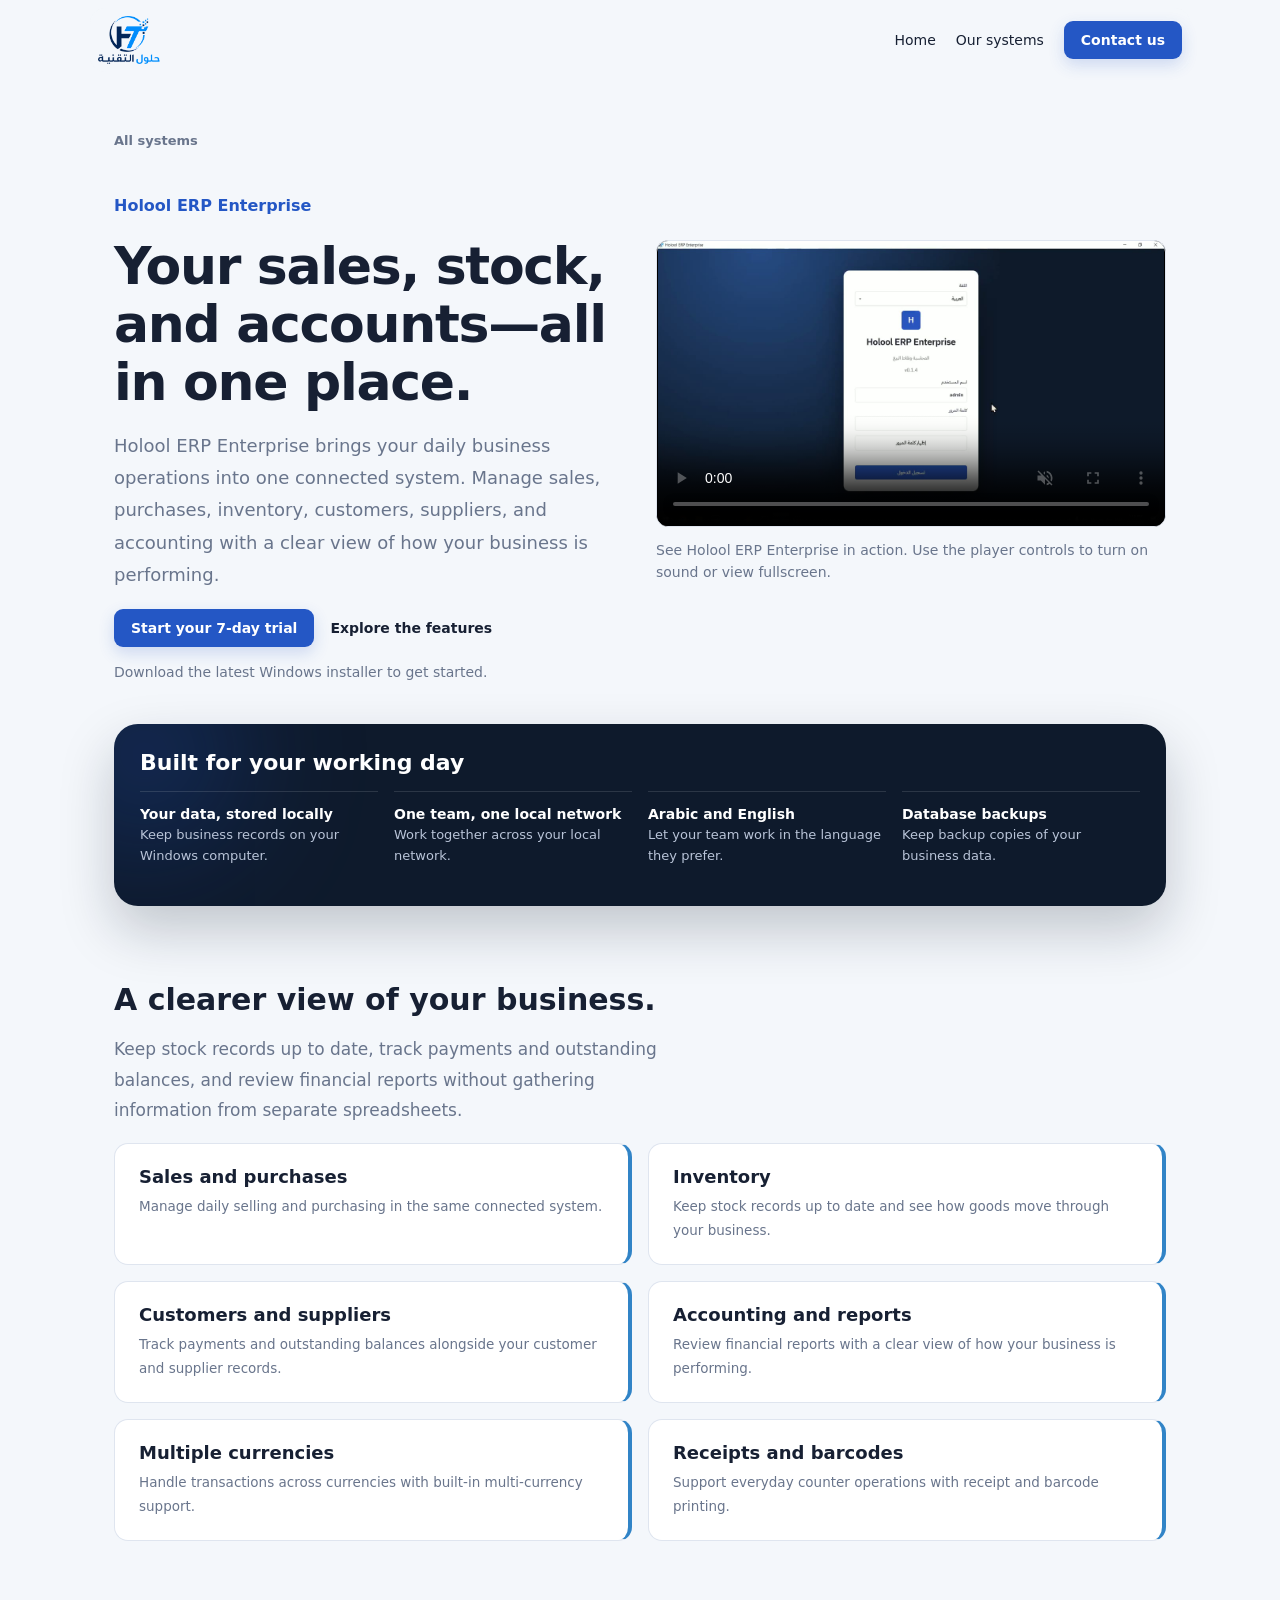
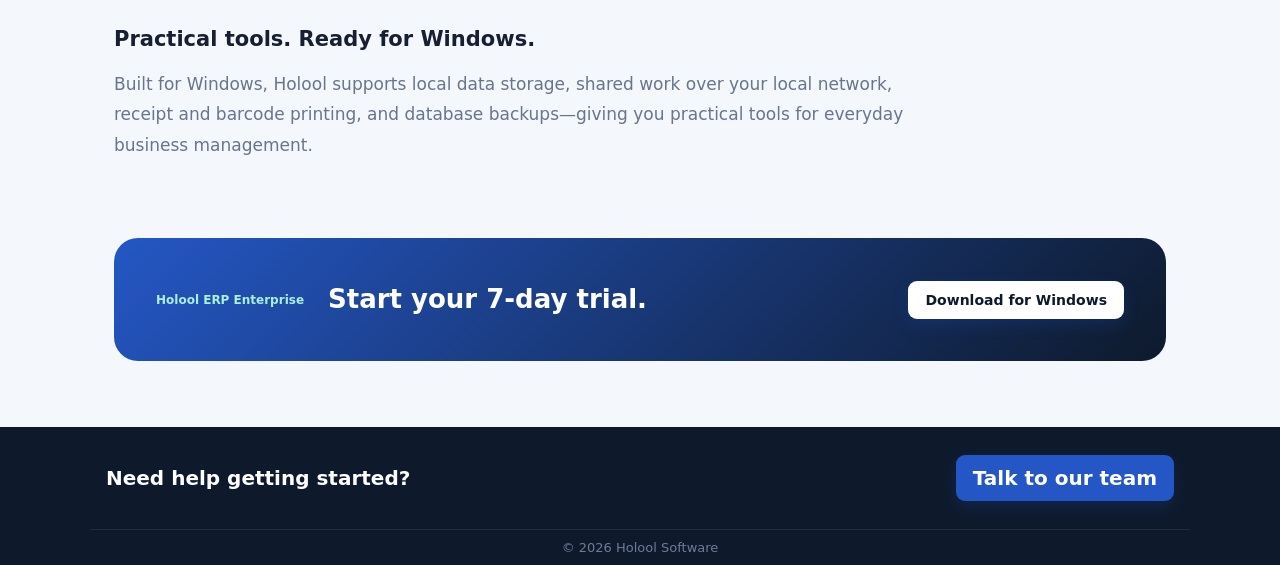
==== commit a029c629: "Add autoplay ERP walkthrough video" ====
--- a/software/erp/index.html
+++ b/software/erp/index.html
@@ -19,8 +19,15 @@
         <div class="hero-actions"><a class="btn" id="downloadErp" href="https://github.com/MohamedFadlala/erp-releases/releases/download/0.1.4/Holool-ERP-Enterprise-Setup-0.1.4.exe" aria-describedby="downloadStatus">Start your 7-day trial</a><a class="btn-ghost" href="#features">Explore the features</a></div>
         <p id="downloadStatus" role="status" aria-live="polite">Download the latest Windows installer to get started.</p>
       </div>
-      <aside class="continuity-card" aria-label="Built for your working day"><strong>Built for your working day</strong><div><b>Your data, stored locally</b><span>Keep business records on your Windows computer.</span></div><div><b>One team, one local network</b><span>Work together across your local network.</span></div><div><b>Arabic and English</b><span>Let your team work in the language they prefer.</span></div><div><b>Database backups</b><span>Keep backup copies of your business data.</span></div></aside>
+      <figure class="erp-demo">
+        <video id="erpDemo" autoplay muted playsinline controls preload="metadata" poster="erp-demo-poster.jpg" width="1920" height="1080" aria-label="Holool ERP Enterprise video walkthrough" aria-describedby="erpDemoCaption">
+          <source src="erp-demo.mp4" type="video/mp4">
+          Your browser does not support embedded video. <a href="erp-demo.mp4">Watch the ERP walkthrough</a>.
+        </video>
+        <figcaption id="erpDemoCaption">See Holool ERP Enterprise in action. Use the player controls to turn on sound or view fullscreen.</figcaption>
+      </figure>
     </section>
+    <aside class="continuity-card" aria-label="Built for your working day"><strong>Built for your working day</strong><div><b>Your data, stored locally</b><span>Keep business records on your Windows computer.</span></div><div><b>One team, one local network</b><span>Work together across your local network.</span></div><div><b>Arabic and English</b><span>Let your team work in the language they prefer.</span></div><div><b>Database backups</b><span>Keep backup copies of your business data.</span></div></aside>
     <section class="product-details" id="features" aria-labelledby="featuresTitle"><div class="section-head"><h2 id="featuresTitle">A clearer view of your business.</h2><p>Keep stock records up to date, track payments and outstanding balances, and review financial reports without gathering information from separate spreadsheets.</p></div><div class="detail-grid">
       <article><h3>Sales and purchases</h3><p>Manage daily selling and purchasing in the same connected system.</p></article>
       <article><h3>Inventory</h3><p>Keep stock records up to date and see how goods move through your business.</p></article>
--- a/software/erp/erp.css
+++ b/software/erp/erp.css
@@ -2,10 +2,18 @@
 .erp-page .erp-name{color:var(--primary);font-size:16px;font-weight:700;margin:16px 0}
 .erp-page .product-copy h1{font-size:clamp(32px,4.5vw,52px);line-height:1.12;letter-spacing:-.025em}
 .erp-page .product-copy>p{max-width:65ch}
+.erp-page .product-hero{grid-template-columns:1fr 1fr}
+.erp-demo{margin:0;min-width:0}
+.erp-demo video{display:block;width:100%;height:auto;aspect-ratio:16/9;background:#000;border:1px solid var(--border);border-radius:12px}
+.erp-demo figcaption{margin-top:12px;color:var(--muted);font-size:14px;line-height:1.6}
+.erp-page .continuity-card{display:grid;grid-template-columns:repeat(4,minmax(0,1fr));gap:16px;margin-bottom:32px}
+.erp-page .continuity-card>strong{grid-column:1/-1}
 .erp-page #downloadStatus{font-size:14px;line-height:1.6;color:var(--muted);margin-bottom:8px}
 .erp-page .section-head p,.erp-local p{max-width:75ch;color:var(--muted);font-size:17px;line-height:1.8}
 .erp-local{padding:32px 0}
 .erp-page .btn[aria-busy="true"]{opacity:.7;cursor:wait}
 .erp-page #features{scroll-margin-top:calc(var(--header-h) + 24px)}
 .erp-page #downloadErp{scroll-margin-top:calc(var(--header-h) + 24px)}
+@media(max-width:900px){.erp-page .product-hero{grid-template-columns:1fr}.erp-page .continuity-card{grid-template-columns:repeat(2,minmax(0,1fr))}}
 @media(max-width:760px){.erp-page .hero-actions{align-items:flex-start}.erp-page .product-copy h1{font-size:36px}.erp-local{padding:24px 0}}
+@media(max-width:480px){.erp-page .continuity-card{grid-template-columns:1fr}}
